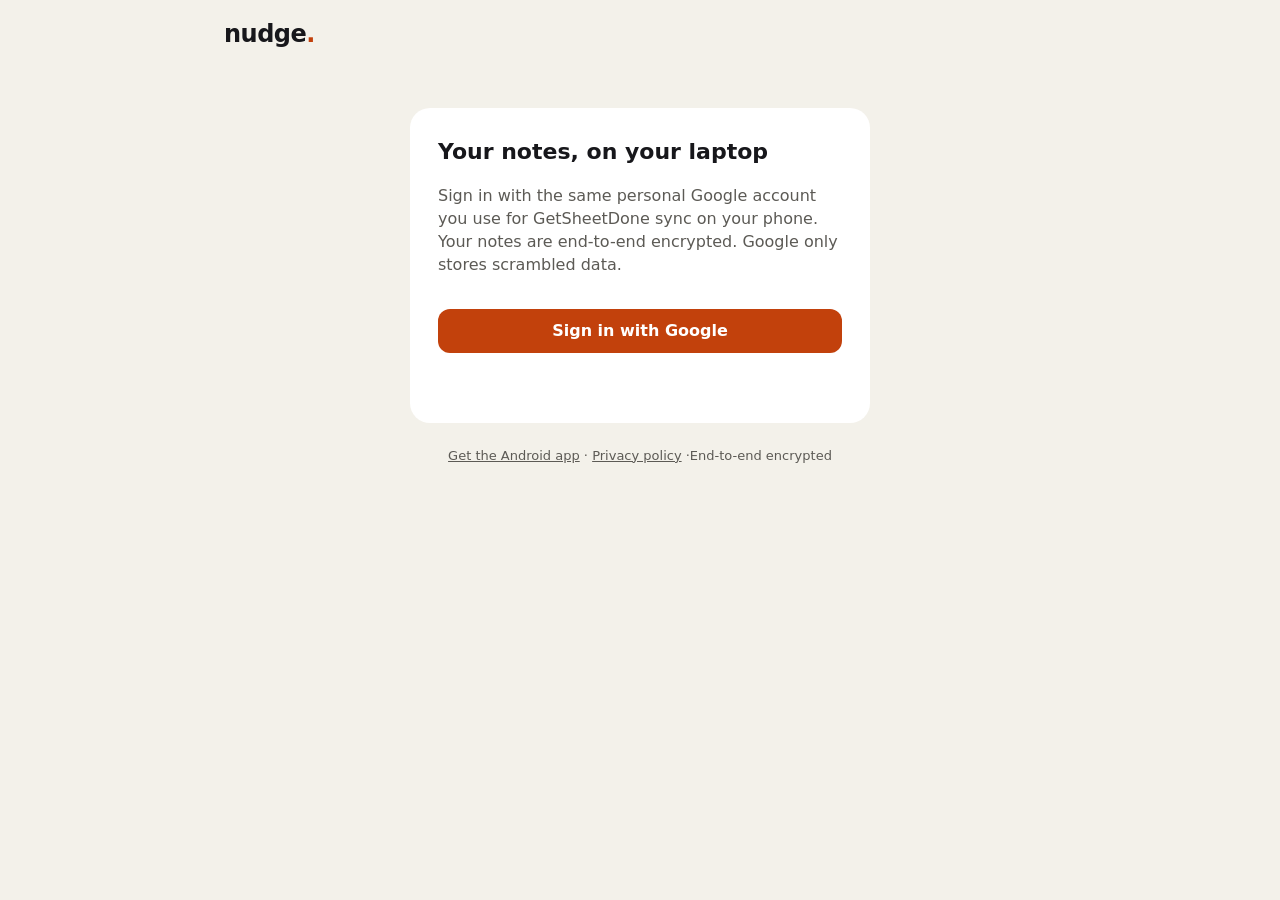
==== index.html @ 77ec957c "Count rocket presses and show tasks Claude prepared in green rocketCount and prepared are new synced" ====
<!doctype html>
<html lang="en">
<head>
<meta charset="utf-8">
<meta name="viewport" content="width=device-width, initial-scale=1">
<title>GetSheetDone</title>
<meta name="theme-color" content="#F3F1EA">
<link rel="icon" href="icon.svg" type="image/svg+xml">
<link rel="manifest" href="manifest.webmanifest">
<meta http-equiv="Content-Security-Policy" content="default-src 'self'; script-src 'self' https://accounts.google.com/gsi/client; connect-src https://www.googleapis.com https://accounts.google.com/gsi/; frame-src https://accounts.google.com/gsi/; style-src 'self' 'unsafe-inline' https://accounts.google.com/gsi/style; img-src 'self' data: blob:">
<link rel="stylesheet" href="style.css">
<script src="https://accounts.google.com/gsi/client" async></script>
<script type="module" src="app.js"></script>
</head>
<body>
<header class="top">
  <div class="brand">nudge<span>.</span></div>
  <div class="top-right">
    <button id="status" class="status ghost" title="Click to sync now"></button>
    <button id="syncBtn" class="ghost" title="Sync with your phone now" hidden>Sync</button>
    <button id="lockBtn" class="ghost" hidden>Lock</button>
  </div>
</header>

<!-- 1. Sign in -->
<section id="viewSignin" class="card narrow" hidden>
  <h1>Your notes, on your laptop</h1>
  <p class="muted">Sign in with the same personal Google account you use for GetSheetDone sync on your phone. Your notes are end-to-end encrypted. Google only stores scrambled data.</p>
  <button id="signinBtn" class="primary">Sign in with Google</button>
  <p id="signinError" class="error"></p>
</section>

<!-- 2. Passphrase -->
<section id="viewUnlock" class="card narrow" hidden>
  <h1 id="unlockTitle">Enter your passphrase</h1>
  <p id="unlockHint" class="muted">The passphrase you created in GetSheetDone on your phone.</p>
  <form id="unlockForm">
    <label for="pass">Passphrase</label>
    <input id="pass" type="password" autocomplete="current-password" required minlength="8">
    <div id="confirmWrap" hidden>
      <label for="pass2">Repeat passphrase</label>
      <input id="pass2" type="password" autocomplete="new-password" minlength="8">
    </div>
    <button class="primary" id="unlockBtn" type="submit">Unlock</button>
  </form>
  <p id="unlockError" class="error"></p>
</section>

<!-- 3. App -->
<main id="viewApp" hidden>
  <section class="card capture">
    <label for="noteText" class="muted small">Type and go. Enter saves, Shift+Enter for a new line.</label>
    <textarea id="noteText" rows="3" dir="auto" placeholder="What's on your mind?"></textarea>
    <div class="atts" id="pendingAtts"></div>
    <div class="when" id="whenLine" hidden></div>
    <div class="chips" id="chips"></div>
    <div class="pick" id="pickWrap" hidden>
      <input type="datetime-local" id="pickInput">
    </div>
    <input type="file" id="fileInput" multiple hidden>
    <div class="row">
      <button id="attachBtn" class="ghost" title="Attach photos or files (or drop them here, or paste an image)">📎 Attach</button>
      <span class="muted small">Reminders ring on your phone. It picks up laptop notes within about 15 minutes, or right away when you tap Sync on the phone.</span>
      <button id="saveBtn" class="primary">Save</button>
    </div>
  </section>

  <nav class="tabs" role="tablist">
    <button role="tab" data-tab="inbox" aria-selected="true">Inbox <span></span></button>
    <button role="tab" data-tab="done" aria-selected="false">Done</button>
  </nav>
  <div id="tagFilter" class="tagrow"></div>
  <input id="search" class="search" type="search" placeholder="Search notes" dir="auto">
  <ul id="list" class="list"></ul>
  <p id="empty" class="muted center" hidden></p>
</main>

<footer class="muted small center" style="padding:24px"><a href="download.html" style="color:inherit">Get the Android app</a> · <a href="privacy.html" style="color:inherit">Privacy policy</a> ·End-to-end encrypted</footer>

<!-- Manage tags: order, rename, color, delete -->
<dialog id="tagDialog" class="card">
  <h1>Tags</h1>
  <p class="muted small">Use the arrows to set the order. Click the dot to change the color. Edit a name and press Enter to rename.</p>
  <ul id="tagList" class="taglist"></ul>
  <form id="tagAddForm" class="row">
    <input id="tagAddInput" type="search" placeholder="New tag" dir="auto">
    <button class="ghost" type="submit">Add</button>
  </form>
  <div class="row" style="justify-content:flex-end;margin-top:12px"><button id="tagDialogClose" class="primary">Done</button></div>
</dialog>

<template id="itemTpl">
  <li class="item">
    <button class="check" aria-label="Mark done"></button>
    <div class="body">
      <div class="text" dir="auto"></div>
      <div class="atts"></div>
      <div class="tagrow notetags"></div>
      <div class="meta"></div>
    </div>
    <div class="actions">
      <button class="ghost act-rocket" title="GetSheetDone: hand this task to Claude to prepare what is needed to finish it" aria-label="Get it done with Claude">
        <svg viewBox="0 0 24 24" width="18" height="18" aria-hidden="true"><g transform="rotate(45 12 12)" fill="currentColor">
          <path d="M9.8 16.8h4.4L12 23z" opacity=".5"/>
          <path d="M7.9 11 3.1 18.7l4.8-2.4zM16.1 11l4.8 7.7-4.8-2.4z"/>
          <path d="M12 1c2.9 2.4 4.6 6.2 4.3 10.5v5.3H7.7v-5.3C7.4 7.2 9.1 3.4 12 1z"/>
          <circle cx="12" cy="9.1" r="1.8" fill="#fff"/>
        </g></svg><span class="rocket-n"></span>
      </button>
      <button class="ghost act-star" title="Star: keeps the note at the top of the Inbox">☆</button>
      <button class="ghost act-attach" title="Attach files (or drop them on the note)">📎</button>
      <button class="ghost act-tags">Tags</button>
      <button class="ghost act-remind">Remind</button>
      <button class="ghost act-edit">Edit</button>
      <button class="ghost act-delete" aria-label="Delete">Delete</button>
    </div>
  </li>
</template>
</body>
</html>
---- style.css ----
:root {
  --ground: #F3F1EA; --surface: #FFFFFF; --ink: #17171B; --muted: #5C5A55;
  --accent: #C2410C; --accent-ink: #FFFFFF; --teal: #0E6B5C; --chip: #E7E3D8; --line: #D6D2C6;
}
* { box-sizing: border-box; }
body {
  margin: 0; background: var(--ground); color: var(--ink);
  font: 16px/1.45 "Segoe UI", system-ui, -apple-system, "Noto Sans Hebrew", sans-serif;
}
button { font: inherit; cursor: pointer; }
.top { display: flex; align-items: center; justify-content: space-between; padding: 16px 24px; max-width: 880px; margin: 0 auto; }
.brand { font-weight: 700; font-size: 24px; letter-spacing: -0.5px; }
.brand span { color: var(--accent); }
.top-right { display: flex; gap: 12px; align-items: center; }
.status { font-size: 13px; color: var(--muted); }
main, .card.narrow { max-width: 880px; margin: 0 auto; padding: 0 24px 48px; }
.card { background: var(--surface); border-radius: 20px; padding: 20px; }
.card.narrow { max-width: 460px; margin-top: 40px; padding: 28px; }
h1 { font-size: 22px; margin: 0 0 8px; }
.muted { color: var(--muted); }
.small { font-size: 13px; }
.center { text-align: center; }
.error { color: var(--accent); font-size: 14px; min-height: 1em; }
label { display: block; font-size: 13px; color: var(--muted); margin: 12px 0 4px; }
input[type=password], input[type=search], input[type=datetime-local] {
  width: 100%; font: inherit; padding: 10px 12px; border: 1px solid var(--line); border-radius: 12px; background: var(--surface); color: var(--ink);
}
.primary { background: var(--accent); color: var(--accent-ink); border: none; border-radius: 12px; padding: 10px 20px; font-weight: 600; min-height: 44px; }
.primary:disabled { opacity: .5; cursor: default; }
#unlockForm .primary, #signinBtn { margin-top: 16px; width: 100%; }
.ghost { background: transparent; border: none; color: var(--muted); padding: 8px 10px; border-radius: 10px; min-height: 36px; }
.ghost:hover { background: var(--chip); color: var(--ink); }
.capture { display: flex; flex-direction: column; gap: 10px; margin-bottom: 20px; }
textarea { width: 100%; border: none; outline: none; resize: vertical; font: inherit; font-size: 19px; color: var(--ink); background: transparent; }
.when { color: var(--teal); font-weight: 600; font-size: 14px; }
.chips { display: flex; flex-wrap: wrap; gap: 8px; }
.chip { border: 1px solid var(--line); background: var(--surface); color: var(--ink); border-radius: 20px; padding: 6px 14px; min-height: 36px; font-size: 14px; }
.chip[aria-pressed=true] { background: var(--ink); color: #fff; border-color: var(--ink); }
.row { display: flex; align-items: center; justify-content: space-between; gap: 12px; }
.tabs { display: flex; gap: 6px; margin-bottom: 10px; }
.tabs button { flex: 1; border: none; border-radius: 12px; background: var(--chip); color: var(--ink); min-height: 44px; }
.tabs button[aria-selected=true] { background: var(--ink); color: #fff; font-weight: 600; }
.search { margin-bottom: 10px; }
.list { list-style: none; margin: 0; padding: 0; display: flex; flex-direction: column; gap: 8px; }
.item { background: var(--surface); border-radius: 16px; padding: 12px 14px; display: flex; gap: 12px; align-items: flex-start; }
.check { width: 24px; height: 24px; flex: none; border-radius: 8px; border: 2px solid var(--line); background: var(--surface); margin-top: 2px; }
.check:hover { border-color: var(--teal); }
.item.done .check { background: var(--teal); border-color: var(--teal); }
.item.done .text { color: var(--muted); text-decoration: line-through; }
.body { flex: 1; min-width: 0; }
.text { white-space: pre-wrap; overflow-wrap: anywhere; }
.text[contenteditable=true] { outline: 2px solid var(--accent); border-radius: 6px; padding: 2px 4px; }
.meta { font-size: 12px; color: var(--muted); margin-top: 4px; }
.meta.overdue { color: var(--accent); }
.actions { display: flex; gap: 2px; opacity: .55; }
.item:hover .actions, .item:focus-within .actions { opacity: 1; }
.atts { display: flex; flex-wrap: wrap; gap: 6px; margin-top: 6px; }
.atts:empty { display: none; }
.att { display: inline-flex; align-items: center; gap: 6px; background: var(--chip); border: none; border-radius: 10px; padding: 4px 8px; font-size: 13px; color: var(--ink); max-width: 240px; }
.att span { overflow: hidden; text-overflow: ellipsis; white-space: nowrap; }
.att img { width: 56px; height: 56px; object-fit: cover; border-radius: 8px; display: block; }
.att.photo { padding: 2px; }
.att .x { border: none; background: transparent; color: var(--muted); padding: 0 2px; font-size: 14px; }
.att.busy { opacity: .6; }
.dropping { outline: 3px dashed var(--accent); outline-offset: 4px; }
.lightbox { position: fixed; inset: 0; background: rgba(0,0,0,.9); display: flex; align-items: center; justify-content: center; z-index: 10; cursor: zoom-out; }
.lightbox img { max-width: 96vw; max-height: 96vh; }
.popover { display: flex; flex-wrap: wrap; gap: 6px; margin-top: 8px; }
@media (max-width: 600px) {
  .top, main { padding-left: 16px; padding-right: 16px; }
  .item { flex-wrap: wrap; }
  .actions { opacity: 1; width: 100%; justify-content: flex-end; }
  .row { flex-direction: column; align-items: stretch; }
}

/* Tags */
.tagrow { display: flex; flex-wrap: wrap; gap: 6px; align-items: center; margin-bottom: 10px; }
.tagrow:empty { display: none; }
.notetags { margin: 6px 0 0; }
.tag { --c: #475569; display: inline-flex; align-items: center; gap: 6px; border: none; border-radius: 14px; padding: 5px 12px; font: inherit; font-size: 14px; font-weight: 500; background: color-mix(in srgb, var(--c) 12%, transparent); color: var(--c); }
.tag::before { content: ""; width: 8px; height: 8px; border-radius: 50%; background: var(--c); }
button.tag { cursor: pointer; min-height: 32px; }
.tag[aria-pressed=true] { background: var(--c); color: #fff; font-weight: 600; }
.tag[aria-pressed=true]::before { display: none; }
.tag.small { font-size: 11px; padding: 2px 7px; border-radius: 8px; gap: 4px; }
.tag.small::before { width: 6px; height: 6px; }
.tagpop { display: flex; flex-wrap: wrap; gap: 6px; align-items: center; margin-top: 8px; padding: 10px; border: 1px solid var(--line); border-radius: 14px; }
.tagpop input { flex: 1; min-width: 120px; }
#tagDialog { border: none; width: min(460px, calc(100vw - 32px)); padding: 24px; }
#tagDialog::backdrop { background: rgba(23, 23, 27, .35); }
.taglist { list-style: none; margin: 12px 0; padding: 0; display: flex; flex-direction: column; gap: 6px; }
.taglist li { display: flex; align-items: center; gap: 6px; }
.taglist .dot { width: 22px; height: 22px; border-radius: 50%; border: none; flex: none; }
.taglist input { flex: 1; min-width: 0; font: inherit; padding: 6px 10px; border: 1px solid var(--line); border-radius: 10px; background: var(--surface); color: var(--ink); }
.taglist .ghost { min-height: 32px; padding: 4px 8px; }
.taglist .ghost:disabled { opacity: .3; cursor: default; }
.act-star.on { color: #E0A100; }
.act-rocket, .act-rocket:hover { color: var(--accent); }
.act-rocket { display: inline-flex; align-items: center; gap: 3px; }
.rocket-n { font-size: 12px; font-weight: 600; }
.rocket-n:empty { display: none; }
.item.prepared { background: #E2F3E4; }
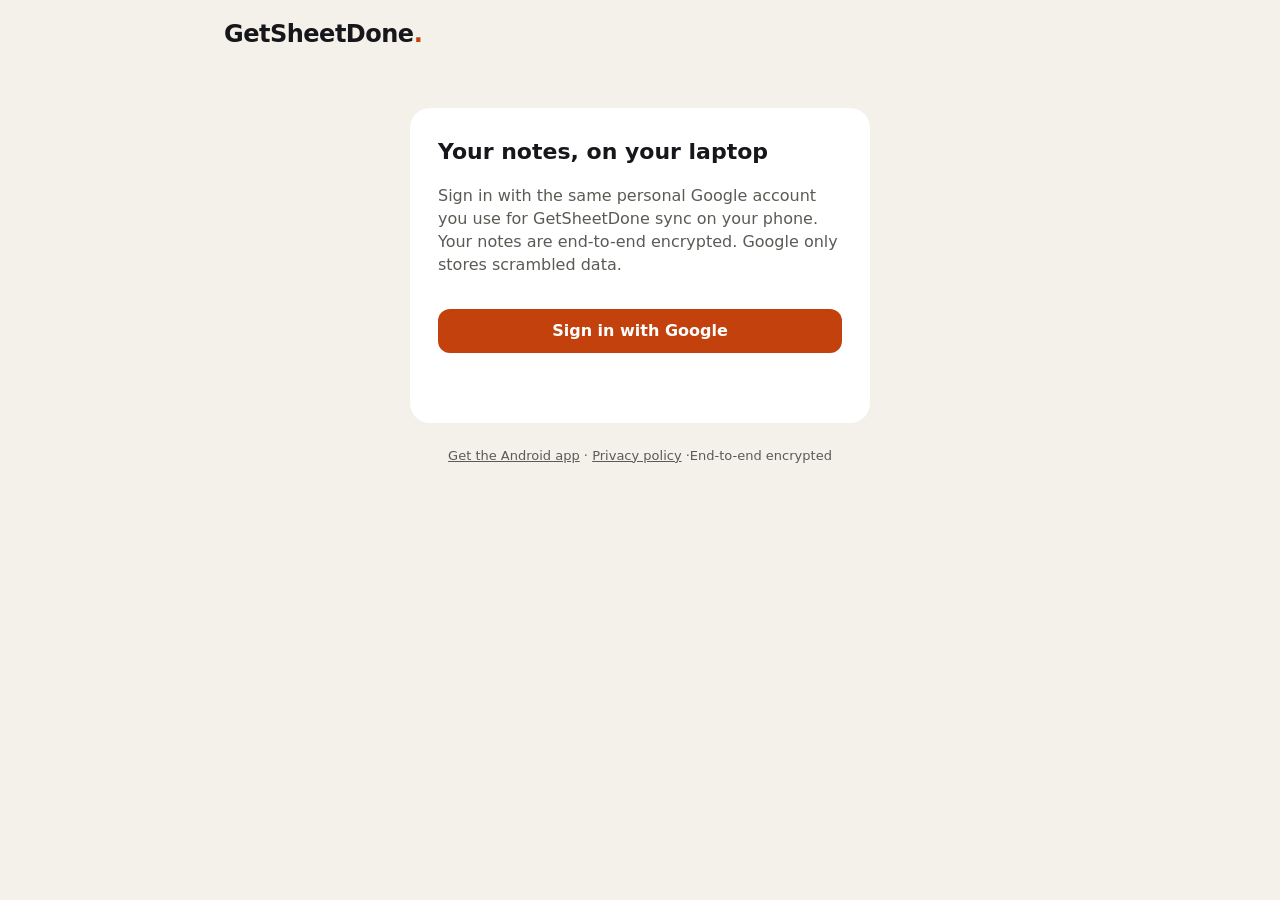
==== commit 074bf3e5: "Security fixes: rocket no longer puts the task in the address, auto-lock, passphrase field, attachme" ====
--- a/index.html
+++ b/index.html
@@ -7,14 +7,14 @@
 <meta name="theme-color" content="#F3F1EA">
 <link rel="icon" href="icon.svg" type="image/svg+xml">
 <link rel="manifest" href="manifest.webmanifest">
-<meta http-equiv="Content-Security-Policy" content="default-src 'self'; script-src 'self' https://accounts.google.com/gsi/client; connect-src https://www.googleapis.com https://accounts.google.com/gsi/; frame-src https://accounts.google.com/gsi/; style-src 'self' 'unsafe-inline' https://accounts.google.com/gsi/style; img-src 'self' data: blob:">
+<meta http-equiv="Content-Security-Policy" content="default-src 'self'; script-src 'self' https://accounts.google.com/gsi/client; connect-src https://www.googleapis.com https://accounts.google.com/gsi/; frame-src https://accounts.google.com/gsi/; style-src 'self' 'unsafe-inline' https://accounts.google.com/gsi/style; img-src 'self' data: blob:; object-src 'none'; base-uri 'none'; form-action 'self'">
 <link rel="stylesheet" href="style.css">
 <script src="https://accounts.google.com/gsi/client" async></script>
 <script type="module" src="app.js"></script>
 </head>
 <body>
 <header class="top">
-  <div class="brand">nudge<span>.</span></div>
+  <div class="brand">GetSheetDone<span>.</span></div>
   <div class="top-right">
     <button id="status" class="status ghost" title="Click to sync now"></button>
     <button id="syncBtn" class="ghost" title="Sync with your phone now" hidden>Sync</button>
@@ -36,10 +36,10 @@
   <p id="unlockHint" class="muted">The passphrase you created in GetSheetDone on your phone.</p>
   <form id="unlockForm">
     <label for="pass">Passphrase</label>
-    <input id="pass" type="password" autocomplete="current-password" required minlength="8">
+    <input id="pass" class="secret" type="text" autocomplete="off" autocapitalize="off" autocorrect="off" spellcheck="false" data-lpignore="true" data-1p-ignore required minlength="8">
     <div id="confirmWrap" hidden>
       <label for="pass2">Repeat passphrase</label>
-      <input id="pass2" type="password" autocomplete="new-password" minlength="8">
+      <input id="pass2" class="secret" type="text" autocomplete="off" autocapitalize="off" autocorrect="off" spellcheck="false" data-lpignore="true" data-1p-ignore minlength="8">
     </div>
     <button class="primary" id="unlockBtn" type="submit">Unlock</button>
   </form>
--- a/style.css
+++ b/style.css
@@ -22,7 +22,7 @@
 .center { text-align: center; }
 .error { color: var(--accent); font-size: 14px; min-height: 1em; }
 label { display: block; font-size: 13px; color: var(--muted); margin: 12px 0 4px; }
-input[type=password], input[type=search], input[type=datetime-local] {
+input[type=password], input.secret, input[type=search], input[type=datetime-local] {
   width: 100%; font: inherit; padding: 10px 12px; border: 1px solid var(--line); border-radius: 12px; background: var(--surface); color: var(--ink);
 }
 .primary { background: var(--accent); color: var(--accent-ink); border: none; border-radius: 12px; padding: 10px 20px; font-weight: 600; min-height: 44px; }
@@ -94,6 +94,8 @@
 .taglist input { flex: 1; min-width: 0; font: inherit; padding: 6px 10px; border: 1px solid var(--line); border-radius: 10px; background: var(--surface); color: var(--ink); }
 .taglist .ghost { min-height: 32px; padding: 4px 8px; }
 .taglist .ghost:disabled { opacity: .3; cursor: default; }
+/* The passphrase is a text field drawn as dots, so the browser does not offer to save it. */
+input.secret { -webkit-text-security: disc; text-security: disc; }
 .act-star.on { color: #E0A100; }
 .act-rocket, .act-rocket:hover { color: var(--accent); }
 .act-rocket { display: inline-flex; align-items: center; gap: 3px; }
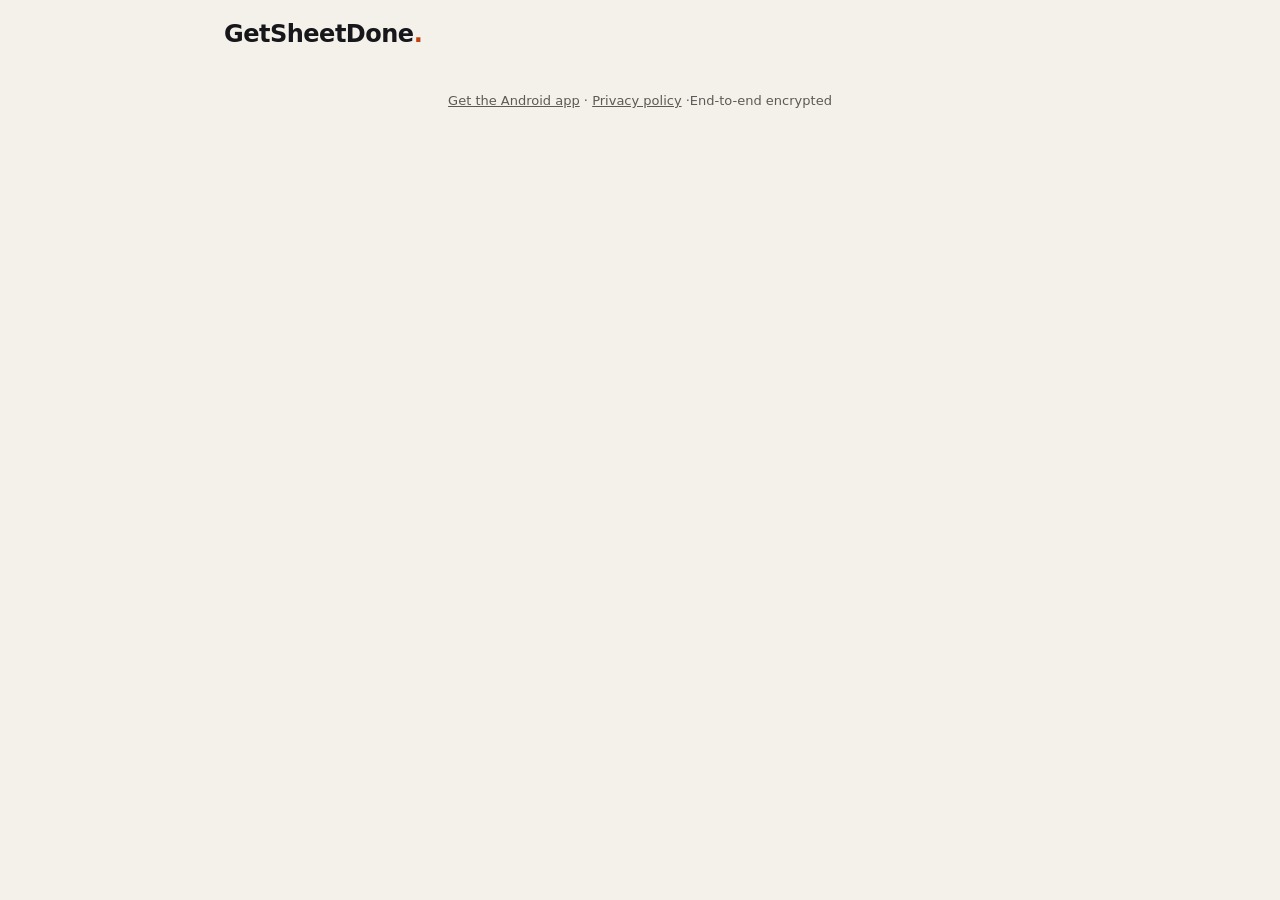
==== commit a85ea6b6: "Web: keep text while editing, tags on new task, italic update prefix Co-Authored-By: Claude Sonnet 5" ====
--- a/index.html
+++ b/index.html
@@ -54,6 +54,7 @@
     <div class="atts" id="pendingAtts"></div>
     <div class="when" id="whenLine" hidden></div>
     <div class="chips" id="chips"></div>
+    <div class="tagrow" id="captureTags" aria-label="Tags"></div>
     <div class="pick" id="pickWrap" hidden>
       <input type="datetime-local" id="pickInput">
     </div>
@@ -99,18 +100,19 @@
       <div class="meta"></div>
     </div>
     <div class="actions">
-      <button class="ghost act-rocket" title="GetSheetDone: hand this task to Claude to prepare what is needed to finish it" aria-label="Get it done with Claude">
+      <a class="ghost act-rocket" href="https://claude.ai/new" target="_blank" rel="noopener noreferrer" title="GetSheetDone: hand this task to Claude. Right-click, Open link as, to use another Chrome profile" aria-label="Get it done with Claude">
         <svg viewBox="0 0 24 24" width="18" height="18" aria-hidden="true"><g transform="rotate(45 12 12)" fill="currentColor">
           <path d="M9.8 16.8h4.4L12 23z" opacity=".5"/>
           <path d="M7.9 11 3.1 18.7l4.8-2.4zM16.1 11l4.8 7.7-4.8-2.4z"/>
           <path d="M12 1c2.9 2.4 4.6 6.2 4.3 10.5v5.3H7.7v-5.3C7.4 7.2 9.1 3.4 12 1z"/>
           <circle cx="12" cy="9.1" r="1.8" fill="#fff"/>
         </g></svg><span class="rocket-n"></span>
-      </button>
+      </a>
       <button class="ghost act-star" title="Star: keeps the note at the top of the Inbox">☆</button>
       <button class="ghost act-attach" title="Attach files (or drop them on the note)">📎</button>
       <button class="ghost act-tags">Tags</button>
       <button class="ghost act-remind">Remind</button>
+      <button class="ghost act-update" title="Add an update to this task">+ Update</button>
       <button class="ghost act-edit">Edit</button>
       <button class="ghost act-delete" aria-label="Delete">Delete</button>
     </div>
--- a/style.css
+++ b/style.css
@@ -97,8 +97,12 @@
 /* The passphrase is a text field drawn as dots, so the browser does not offer to save it. */
 input.secret { -webkit-text-security: disc; text-security: disc; }
 .act-star.on { color: #E0A100; }
+.updatebox { margin-top: 6px; width: 100%; }
 .act-rocket, .act-rocket:hover { color: var(--accent); }
-.act-rocket { display: inline-flex; align-items: center; gap: 3px; }
+.act-rocket { display: inline-flex; align-items: center; gap: 3px; text-decoration: none; }
 .rocket-n { font-size: 12px; font-weight: 600; }
 .rocket-n:empty { display: none; }
 .item.prepared { background: #E2F3E4; }
+.tagrow { display: flex; flex-wrap: wrap; gap: 6px; margin: 6px 0; }
+.tagrow:empty { display: none; }
+.text i { font-style: italic; }
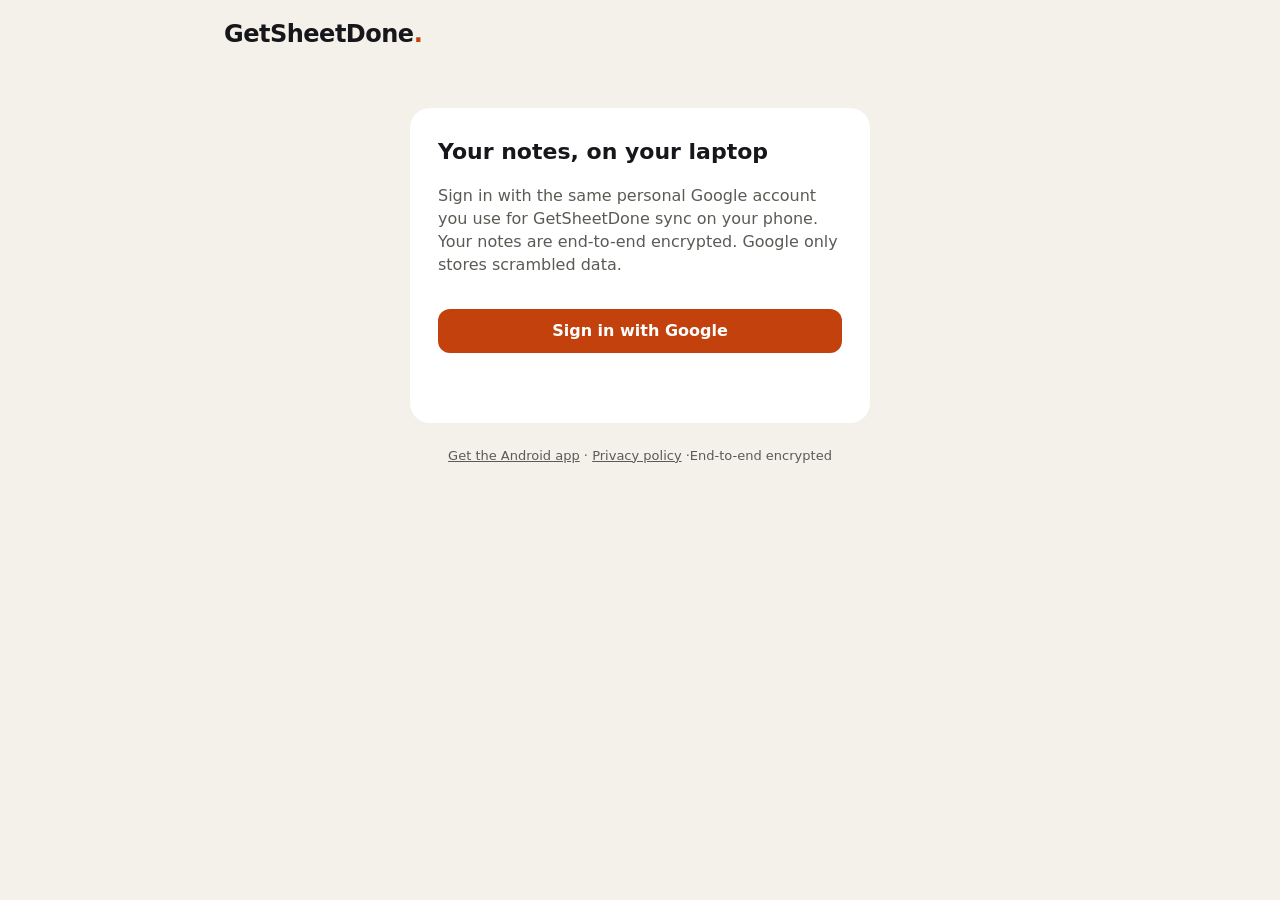
==== commit 8e41add6: "Web: optional stay unlocked for 24 hours (non-extractable key, silent sign-in) Co-Authored-By: Claud" ====
--- a/index.html
+++ b/index.html
@@ -41,6 +41,10 @@
       <label for="pass2">Repeat passphrase</label>
       <input id="pass2" class="secret" type="text" autocomplete="off" autocapitalize="off" autocorrect="off" spellcheck="false" data-lpignore="true" data-1p-ignore minlength="8">
     </div>
+    <label for="remember" style="display:flex;gap:.5rem;align-items:center;margin:.75rem 0;font-weight:normal">
+      <input id="remember" type="checkbox" checked style="width:auto;margin:0">
+      Stay unlocked on this browser for 24 hours
+    </label>
     <button class="primary" id="unlockBtn" type="submit">Unlock</button>
   </form>
   <p id="unlockError" class="error"></p>
